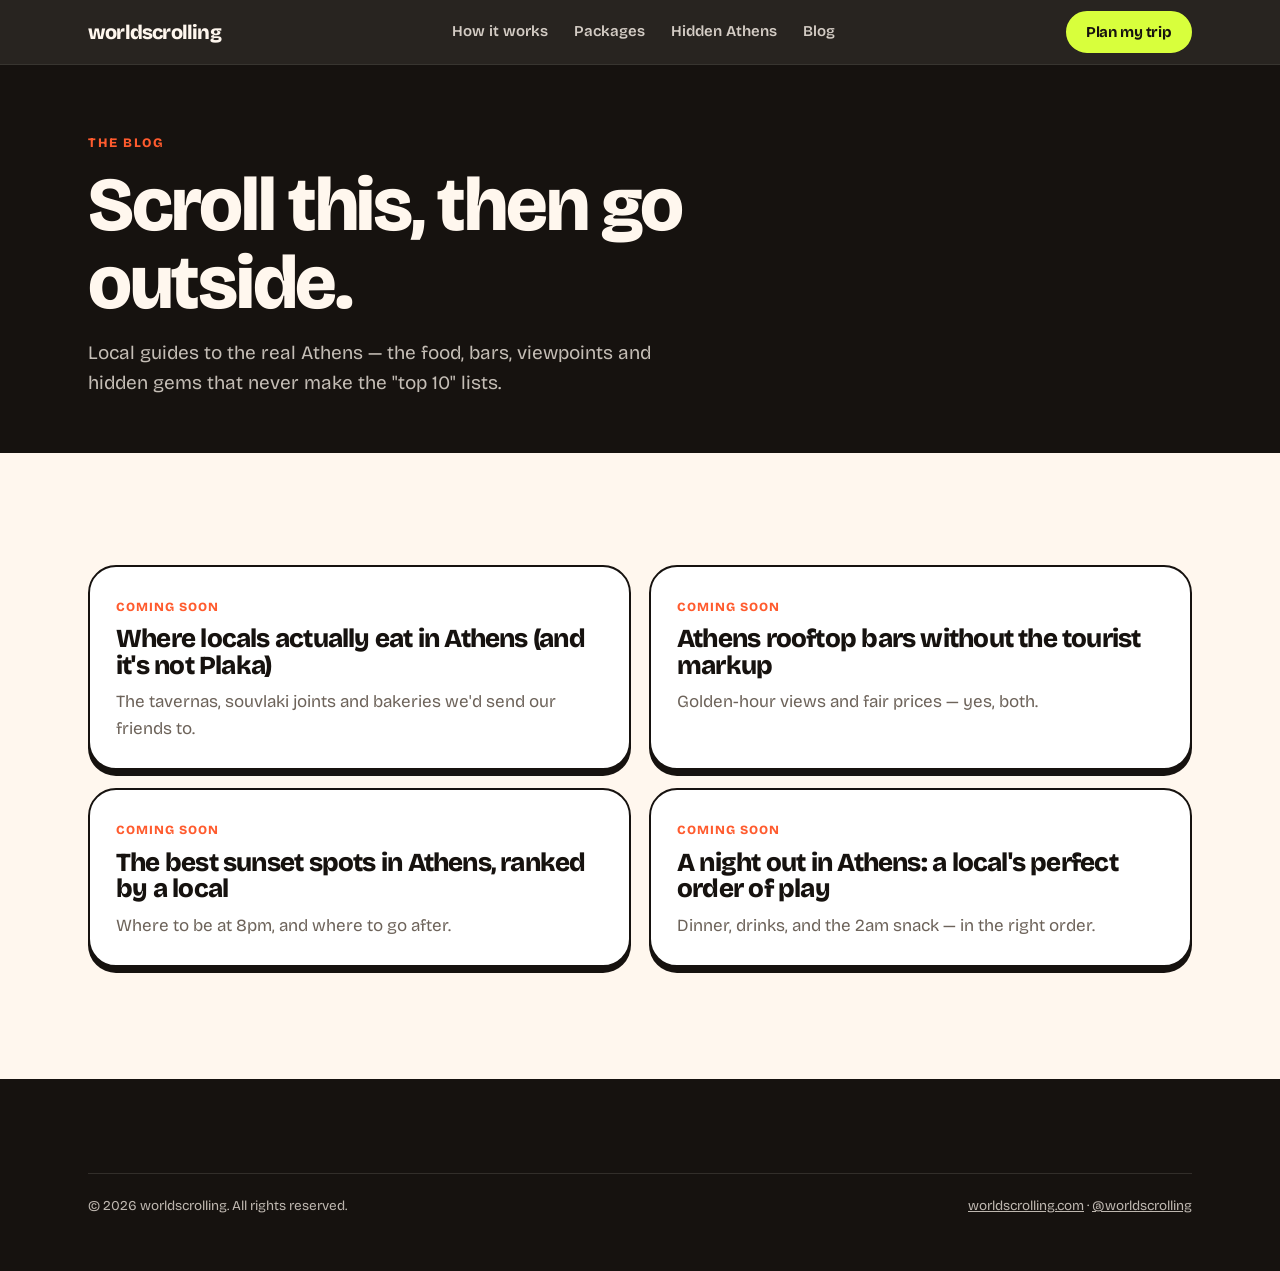
==== blog/index.html @ b2bb48b5 "Add v1 static landing site for worldscrolling Mobile-first single-page landing (hero, how it works, " ====
<!doctype html>
<html lang="en">
<head>
  <meta charset="utf-8">
  <meta name="viewport" content="width=device-width, initial-scale=1, viewport-fit=cover">
  <title>The worldscrolling blog — Local guides to Athens' food, bars & hidden spots</title>
  <meta name="description" content="Local, non-touristy guides to Athens: where locals eat, drink, watch the sunset and hang out. From the team behind worldscrolling.">
  <link rel="canonical" href="https://worldscrolling.com/blog/">
  <meta name="theme-color" content="#16120f">
  <meta property="og:type" content="website">
  <meta property="og:site_name" content="worldscrolling">
  <meta property="og:title" content="The worldscrolling blog">
  <meta property="og:description" content="Local, non-touristy guides to Athens — food, bars, viewpoints and hidden gems.">
  <meta property="og:url" content="https://worldscrolling.com/blog/">
  <meta property="og:image" content="https://worldscrolling.com/assets/img/og-image.png">
  <meta name="twitter:card" content="summary_large_image">
  <link rel="icon" href="../favicon.svg" type="image/svg+xml">
  <link rel="apple-touch-icon" href="../assets/img/apple-touch-icon.png">
  <link rel="preconnect" href="https://fonts.googleapis.com">
  <link rel="preconnect" href="https://fonts.gstatic.com" crossorigin>
  <link rel="stylesheet" href="https://fonts.googleapis.com/css2?family=Bricolage+Grotesque:opsz,wght@12..96,400..800&display=swap">
  <link rel="stylesheet" href="../assets/css/styles.css">
</head>
<body>
  <header class="site-header">
    <div class="wrap">
      <a class="logo" href="../">worldscrolling</a>
      <nav class="nav" aria-label="Main">
        <a href="../#how">How it works</a>
        <a href="../#packages">Packages</a>
        <a href="../#hidden">Hidden Athens</a>
        <a href="./" aria-current="page">Blog</a>
      </nav>
      <a class="btn btn--lime btn--sm" href="../#packages">Plan my trip</a>
    </div>
  </header>

  <main>
    <section class="blog-hero">
      <div class="wrap">
        <span class="eyebrow">The blog</span>
        <h1>Scroll this, then go outside.</h1>
        <p>Local guides to the real Athens — the food, bars, viewpoints and hidden gems that never make the "top 10" lists.</p>
      </div>
    </section>

    <section class="section section--tight">
      <div class="wrap">
        <!--
          HOW TO ADD A POST
          1. Copy blog/article-template.html → blog/your-post-slug/index.html
          2. Fill in the title, description, canonical URL, date and body
          3. Remove the <meta name="robots" content="noindex"> line
          4. Add a card below linking to "your-post-slug/" (replace a "Coming soon" card)
          5. Add the URL to /sitemap.xml
        -->
        <div class="posts">
          <div class="post-card">
            <span class="soon">Coming soon</span>
            <h2>Where locals actually eat in Athens (and it's not Plaka)</h2>
            <p>The tavernas, souvlaki joints and bakeries we'd send our friends to.</p>
          </div>
          <div class="post-card">
            <span class="soon">Coming soon</span>
            <h2>Athens rooftop bars without the tourist markup</h2>
            <p>Golden-hour views and fair prices — yes, both.</p>
          </div>
          <div class="post-card">
            <span class="soon">Coming soon</span>
            <h2>The best sunset spots in Athens, ranked by a local</h2>
            <p>Where to be at 8pm, and where to go after.</p>
          </div>
          <div class="post-card">
            <span class="soon">Coming soon</span>
            <h2>A night out in Athens: a local's perfect order of play</h2>
            <p>Dinner, drinks, and the 2am snack — in the right order.</p>
          </div>
        </div>
      </div>
    </section>
  </main>

  <footer class="site-footer">
    <div class="wrap">
      <div class="legal">
        <span>© <span id="year">2026</span> worldscrolling. All rights reserved.</span>
        <span><a href="../">worldscrolling.com</a> · <a data-link="instagram" href="https://www.instagram.com/worldscrolling/" target="_blank" rel="noopener">@worldscrolling</a></span>
      </div>
    </div>
  </footer>

  <script src="../assets/js/config.js"></script>
  <script src="../assets/js/main.js" defer></script>
</body>
</html>
---- assets/css/styles.css ----
/* ==========================================================================
   worldscrolling — styles (shared by landing + blog)
   Mobile-first. No framework.
   ========================================================================== */

:root {
  --ink: #16120f;
  --ink-2: #2a241f;
  --paper: #fff7ee;
  --paper-2: #fdeedd;
  --white: #ffffff;
  --muted: #6d635a;
  --line: rgba(22, 18, 15, 0.12);

  --sun: #ff5b2e;    /* primary accent */
  --lime: #d8ff3c;   /* highlight */
  --sea: #2747ff;    /* Aegean blue */
  --wa: #25d366;     /* WhatsApp green */

  --font: "Bricolage Grotesque", ui-sans-serif, system-ui, -apple-system, "Segoe UI", Roboto, sans-serif;
  --r-sm: 12px;
  --r: 20px;
  --r-lg: 28px;
  --shadow: 0 1px 0 var(--ink), 0 6px 0 -1px var(--ink);
  --wrap: 1160px;
  --gutter: 20px;
}

*, *::before, *::after { box-sizing: border-box; }
html { scroll-behavior: smooth; -webkit-text-size-adjust: 100%; }
body {
  margin: 0;
  font-family: var(--font);
  font-size: 17px;
  line-height: 1.55;
  color: var(--ink);
  background: var(--paper);
  -webkit-font-smoothing: antialiased;
  text-rendering: optimizeLegibility;
}
img, svg { display: block; max-width: 100%; }
a { color: inherit; }
h1, h2, h3 { line-height: 1.02; letter-spacing: -0.03em; margin: 0; font-weight: 800; }
p { margin: 0; }
ul, ol { margin: 0; padding: 0; list-style: none; }
figure { margin: 0; }

.wrap { width: 100%; max-width: var(--wrap); margin: 0 auto; padding: 0 var(--gutter); }
.visually-hidden { position: absolute !important; width: 1px; height: 1px; overflow: hidden; clip: rect(0 0 0 0); white-space: nowrap; }
.skip { position: absolute; left: -999px; top: 8px; z-index: 100; background: var(--lime); padding: 8px 14px; border-radius: 8px; font-weight: 700; }
.skip:focus { left: 8px; }
:focus-visible { outline: 3px solid var(--sea); outline-offset: 3px; }

/* ---------- Buttons ---------- */
.btn {
  display: inline-flex; align-items: center; justify-content: center; gap: 10px;
  min-height: 52px; padding: 0 24px;
  border: 2px solid var(--ink); border-radius: 999px;
  font: 700 16px/1 var(--font); letter-spacing: -0.01em;
  text-decoration: none; cursor: pointer;
  transition: transform .15s ease, box-shadow .15s ease, background .15s ease;
}
.btn:hover { transform: translateY(-2px); }
.btn:active { transform: translateY(1px); }
.btn svg { width: 20px; height: 20px; flex: none; }
.btn--lime { background: var(--lime); color: var(--ink); box-shadow: 0 4px 0 var(--ink); }
.btn--ink { background: var(--ink); color: var(--paper); }
.btn--sun { background: var(--sun); color: var(--white); box-shadow: 0 4px 0 var(--ink); }
.btn--wa { background: var(--wa); color: var(--ink); box-shadow: 0 4px 0 var(--ink); }
.btn--ghost { background: transparent; color: inherit; border-color: currentColor; }
.btn--block { width: 100%; }
.btn--sm { min-height: 42px; padding: 0 18px; font-size: 15px; }

/* ---------- Header ---------- */
.site-header {
  position: sticky; top: 0; z-index: 50;
  background: rgba(22, 18, 15, 0.92);
  -webkit-backdrop-filter: saturate(150%) blur(10px);
  backdrop-filter: saturate(150%) blur(10px);
  color: var(--paper);
  border-bottom: 1px solid rgba(255, 247, 238, .08);
}
.site-header .wrap { display: flex; align-items: center; justify-content: space-between; height: 64px; gap: 16px; }
.logo { display: inline-flex; align-items: center; gap: 9px; font-weight: 800; font-size: 20px; letter-spacing: -0.04em; text-decoration: none; }
.logo svg { width: 30px; height: 30px; }
.nav { display: none; gap: 26px; font-weight: 600; font-size: 15px; }
.nav a { text-decoration: none; opacity: .8; }
.nav a:hover { opacity: 1; color: var(--lime); }
.site-header .btn { color: var(--ink); border-color: var(--lime); box-shadow: none; }

/* ---------- Hero ---------- */
.hero { background: var(--ink); color: var(--paper); overflow: hidden; position: relative; }
.hero::before { /* sun glow */
  content: ""; position: absolute; width: 620px; height: 620px; right: -220px; top: -180px;
  background: radial-gradient(circle, rgba(255, 91, 46, .45), rgba(255, 91, 46, 0) 65%);
  pointer-events: none;
}
.hero .wrap { position: relative; display: grid; gap: 48px; padding-top: 48px; padding-bottom: 64px; }
.pill {
  display: inline-flex; align-items: center; gap: 8px;
  padding: 7px 14px; border-radius: 999px;
  border: 1.5px solid rgba(255, 247, 238, .25);
  font-size: 14px; font-weight: 600;
}
.pill .dot { width: 8px; height: 8px; border-radius: 50%; background: var(--lime); box-shadow: 0 0 0 4px rgba(216, 255, 60, .2); }
.hero h1 { font-size: clamp(46px, 12.5vw, 96px); margin-top: 22px; }
.hero h1 .strike { position: relative; white-space: nowrap; color: rgba(255, 247, 238, .55); }
.hero h1 .strike::after {
  content: ""; position: absolute; left: -4%; right: -4%; top: 52%; height: .14em;
  background: var(--sun); border-radius: 99px; transform: rotate(-4deg);
}
.hero h1 .hl { color: var(--lime); display: inline-block; }
.hero .sub { font-size: clamp(18px, 4.6vw, 22px); max-width: 34ch; margin-top: 22px; color: rgba(255, 247, 238, .82); }
.hero .sub strong { color: var(--paper); }
.cta-row { display: flex; flex-wrap: wrap; gap: 14px; margin-top: 30px; }
.cta-row .btn { flex: 1 1 200px; }
.hero .micro { margin-top: 20px; font-size: 14px; color: rgba(255, 247, 238, .6); }

/* Phone "feed" of real-world moments */
.phone-wrap { position: relative; justify-self: center; }
.phone {
  position: relative; width: 290px; height: 560px; border-radius: 46px;
  background: #0b0908; border: 2px solid #3a322b; padding: 12px;
  box-shadow: 0 30px 80px -20px rgba(0, 0, 0, .7), inset 0 0 0 6px #1d1916;
  transform: rotate(3deg);
}
.phone-screen { position: relative; height: 100%; border-radius: 36px; overflow: hidden; background: var(--paper); }
.phone-notch { position: absolute; top: 10px; left: 50%; transform: translateX(-50%); width: 90px; height: 24px; border-radius: 20px; background: #0b0908; z-index: 3; }
.phone-toast {
  position: absolute; z-index: 2; top: 44px; left: 10px; right: 10px;
  background: rgba(22, 18, 15, .9); color: var(--paper);
  border-radius: 16px; padding: 10px 12px; font-size: 12.5px; line-height: 1.35;
  display: flex; gap: 10px; align-items: center;
}
.phone-toast b { color: var(--lime); }
.phone-toast span:first-child { font-size: 20px; }
.feed { padding: 108px 12px 12px; display: grid; gap: 12px; animation: feed 22s linear infinite; }
@keyframes feed { to { transform: translateY(-50%); } }
.post { border-radius: 18px; overflow: hidden; background: var(--white); border: 1.5px solid var(--ink); color: var(--ink); }
.post-img { height: 150px; display: grid; place-items: center; font-size: 54px; }
.post-meta { padding: 9px 12px 11px; font-size: 13px; line-height: 1.3; }
.post-meta b { display: block; font-size: 14px; }
.post-meta small { color: var(--muted); }
.g1 { background: linear-gradient(160deg, #ffb36b, #ff5b2e 55%, #7a1f5c); }
.g2 { background: linear-gradient(160deg, #d8ff3c, #57d68d); }
.g3 { background: linear-gradient(160deg, #7fa2ff, #2747ff 60%, #16120f); }
.g4 { background: linear-gradient(160deg, #ffd1e6, #ff8fc7 55%, #ff5b2e); }
.g5 { background: linear-gradient(160deg, #fff1b8, #ffcf3c 60%, #ff8a2e); }
.sticker {
  position: absolute; z-index: 4; font-weight: 800; font-size: 15px; letter-spacing: -0.01em;
  padding: 9px 14px; border-radius: 12px; border: 2px solid var(--ink); color: var(--ink);
  box-shadow: 0 4px 0 var(--ink);
}
.sticker--a { background: var(--lime); left: -34px; top: 90px; transform: rotate(-8deg); }
.sticker--b { background: var(--sun); color: var(--white); right: -26px; bottom: 90px; transform: rotate(6deg); }

/* ---------- Marquee ---------- */
.marquee { background: var(--lime); border-block: 2px solid var(--ink); overflow: hidden; }
.marquee-track { display: flex; width: max-content; animation: marquee 32s linear infinite; }
.marquee span { padding: 14px 0; font-weight: 800; font-size: 18px; letter-spacing: -0.01em; white-space: nowrap; text-transform: uppercase; }
.marquee span::after { content: "✺"; margin: 0 22px; color: var(--sun); }
@keyframes marquee { to { transform: translateX(-50%); } }

/* ---------- Sections ---------- */
.section { padding: 84px 0; }
.section--tight { padding: 64px 0; }
.eyebrow {
  display: inline-block; font-size: 13px; font-weight: 800; text-transform: uppercase; letter-spacing: .12em;
  color: var(--sun); margin-bottom: 14px;
}
.section h2 { font-size: clamp(36px, 8.4vw, 64px); max-width: 16ch; }
.lede { font-size: 19px; color: var(--muted); margin-top: 16px; max-width: 52ch; }
.head { margin-bottom: 44px; }
.head--center { text-align: center; }
.head--center h2, .head--center .lede { margin-left: auto; margin-right: auto; }

/* How it works */
.steps { display: grid; gap: 18px; counter-reset: step; }
.step {
  position: relative; background: var(--white); border: 2px solid var(--ink); border-radius: var(--r-lg);
  padding: 28px 26px 30px; box-shadow: 0 6px 0 var(--ink);
}
.step-num {
  display: inline-grid; place-items: center; width: 50px; height: 50px; border-radius: 14px;
  font-size: 22px; font-weight: 800; border: 2px solid var(--ink); margin-bottom: 20px;
}
.step:nth-child(1) .step-num { background: var(--lime); }
.step:nth-child(2) .step-num { background: var(--sun); color: var(--white); }
.step:nth-child(3) .step-num { background: var(--sea); color: var(--white); }
.step h3 { font-size: 26px; }
.step p { margin-top: 10px; color: var(--muted); }

/* Packages */
.packages { background: var(--ink); color: var(--paper); position: relative; overflow: hidden; }
.packages .lede { color: rgba(255, 247, 238, .7); }
.promo {
  display: flex; align-items: center; gap: 14px; flex-wrap: wrap;
  background: var(--sun); color: var(--white); border: 2px solid var(--paper);
  border-radius: var(--r); padding: 16px 20px; margin-bottom: 34px;
  font-weight: 700; font-size: 17px; line-height: 1.35;
  transform: rotate(-.6deg);
}
.promo .tag { background: var(--lime); color: var(--ink); border-radius: 10px; padding: 6px 10px; font-weight: 800; font-size: 14px; text-transform: uppercase; letter-spacing: .06em; }
.plans { display: grid; gap: 22px; align-items: stretch; }
.plan {
  position: relative; display: flex; flex-direction: column;
  background: var(--paper); color: var(--ink); border-radius: var(--r-lg);
  border: 2px solid var(--paper); padding: 30px 26px 26px;
}
.plan--hot { background: var(--lime); border-color: var(--lime); }
.plan-badge {
  position: absolute; top: -14px; left: 26px;
  background: var(--ink); color: var(--lime); border: 2px solid var(--lime);
  border-radius: 999px; padding: 5px 12px; font-size: 12.5px; font-weight: 800; text-transform: uppercase; letter-spacing: .08em;
}
.plan-emoji { font-size: 36px; line-height: 1; }
.plan h3 { font-size: 28px; margin-top: 14px; }
.plan .tagline { color: var(--muted); margin-top: 6px; font-size: 16px; }
.plan--hot .tagline { color: var(--ink-2); }
.price { display: flex; align-items: baseline; gap: 8px; margin: 22px 0 4px; }
.price b { font-size: 58px; font-weight: 800; letter-spacing: -0.05em; line-height: 1; }
.price span { font-weight: 600; color: var(--muted); }
.plan--hot .price span { color: var(--ink-2); }
.launch { display: inline-block; font-size: 13.5px; font-weight: 700; background: var(--ink); color: var(--lime); padding: 4px 10px; border-radius: 8px; }
.features { margin: 22px 0 26px; display: grid; gap: 11px; flex: 1; }
.features li { position: relative; padding-left: 30px; font-size: 16px; line-height: 1.4; }
.features li::before {
  content: ""; position: absolute; left: 0; top: 1px; width: 20px; height: 20px; border-radius: 50%;
  background: var(--ink) url("data:image/svg+xml,%3Csvg xmlns='http://www.w3.org/2000/svg' viewBox='0 0 20 20'%3E%3Cpath d='M5.5 10.5l3 3 6-7' fill='none' stroke='%23d8ff3c' stroke-width='2.4' stroke-linecap='round' stroke-linejoin='round'/%3E%3C/svg%3E") center/100% no-repeat;
}
.features li.plus { font-weight: 700; }
.plans-note { margin-top: 30px; text-align: center; color: rgba(255, 247, 238, .7); font-size: 15.5px; }
.plans-note a { color: var(--lime); font-weight: 700; }

/* Meet your local */
.local { display: grid; gap: 40px; align-items: center; }
.local-photo {
  position: relative; aspect-ratio: 4 / 5; border-radius: var(--r-lg);
  border: 2px solid var(--ink); box-shadow: 10px 10px 0 var(--sun);
  background:
    repeating-linear-gradient(135deg, rgba(22, 18, 15, .05) 0 12px, transparent 12px 24px),
    var(--paper-2);
  display: grid; place-items: center; text-align: center; overflow: hidden;
}
.local-photo img { width: 100%; height: 100%; object-fit: cover; }
.local h2 { max-width: 14ch; }
.local-bio { margin-top: 20px; font-size: 19px; display: grid; gap: 14px; }
.facts { display: flex; flex-wrap: wrap; gap: 10px; margin-top: 26px; }
.facts li { border: 2px solid var(--ink); border-radius: 999px; padding: 7px 14px; font-weight: 700; font-size: 15px; background: var(--white); }
.local .cta-row { margin-top: 28px; }
.local .cta-row .btn { flex: 0 1 auto; }

/* Placeholder marker — obvious so jam can spot what to replace */
.ph {
  background: rgba(255, 91, 46, .12); outline: 2px dashed var(--sun); outline-offset: 2px;
  border-radius: 6px; padding: 0 4px;
}
.ph-block { font-weight: 700; color: var(--muted); padding: 24px; }
.ph-block .big { font-size: 46px; display: block; margin-bottom: 8px; }
.ph-block code { display: inline-block; margin-top: 10px; font-size: 12.5px; background: var(--white); border: 1.5px dashed var(--sun); border-radius: 8px; padding: 4px 8px; color: var(--ink); }

/* Hidden city */
.hidden { background: var(--paper-2); border-block: 2px solid var(--ink); }
.spots { display: grid; gap: 18px; }
.spot {
  background: var(--white); border: 2px solid var(--ink); border-radius: var(--r-lg); overflow: hidden;
  display: flex; flex-direction: column; transition: transform .2s ease;
}
.spot:hover { transform: translateY(-4px) rotate(-.4deg); }
.spot-img { position: relative; aspect-ratio: 4 / 3; display: grid; place-items: center; font-size: 64px; border-bottom: 2px solid var(--ink); }
.spot-img img { width: 100%; height: 100%; object-fit: cover; }
.spot-img .ph-label {
  position: absolute; left: 12px; bottom: 12px; font-size: 11.5px; font-weight: 800; text-transform: uppercase; letter-spacing: .08em;
  background: var(--white); border: 1.5px dashed var(--sun); color: var(--sun); padding: 4px 8px; border-radius: 8px;
}
.spot-tag {
  position: absolute; top: 12px; left: 12px; background: var(--ink); color: var(--paper);
  font-size: 12.5px; font-weight: 800; padding: 5px 10px; border-radius: 999px; text-transform: uppercase; letter-spacing: .06em;
}
.spot-body { padding: 18px 20px 22px; }
.spot h3 { font-size: 22px; letter-spacing: -0.02em; }
.spot .where { font-size: 14px; font-weight: 700; color: var(--sea); margin-top: 6px; }
.spot p { margin-top: 8px; color: var(--muted); font-size: 16px; }
.spots-foot { margin-top: 34px; text-align: center; font-weight: 700; font-size: 18px; }

/* Trust / social */
.trust { display: grid; gap: 22px; }
.ig-card {
  background: var(--ink); color: var(--paper); border-radius: var(--r-lg); padding: 30px 26px;
  display: flex; flex-direction: column; gap: 18px;
}
.ig-card h3 { font-size: 32px; }
.ig-card p { color: rgba(255, 247, 238, .75); }
.ig-grid { display: grid; grid-template-columns: repeat(3, 1fr); gap: 6px; }
.ig-grid div { aspect-ratio: 1; border-radius: 10px; display: grid; place-items: center; font-size: 28px; }
.ig-card .btn { align-self: flex-start; }
.reviews { display: grid; gap: 16px; align-content: stretch; }
.review {
  background: var(--white); border: 2px dashed rgba(22, 18, 15, .35); border-radius: var(--r-lg); padding: 24px;
}
.review .stars { color: var(--sun); letter-spacing: 2px; font-size: 18px; }
.review blockquote { margin: 10px 0 12px; font-size: 18px; font-weight: 600; line-height: 1.4; }
.review cite { font-style: normal; color: var(--muted); font-size: 14.5px; }
.review--cta { border-style: solid; border-color: var(--ink); background: var(--lime); display: flex; flex-direction: column; justify-content: center; gap: 12px; }
.review--cta b { font-size: 24px; line-height: 1.1; letter-spacing: -0.02em; }

/* FAQ */
.faq { display: grid; gap: 12px; max-width: 820px; margin: 0 auto; }
.faq details { background: var(--white); border: 2px solid var(--ink); border-radius: var(--r); padding: 0 22px; }
.faq summary {
  list-style: none; cursor: pointer; padding: 20px 36px 20px 0; position: relative;
  font-weight: 700; font-size: 18px; letter-spacing: -0.01em;
}
.faq summary::-webkit-details-marker { display: none; }
.faq summary::after { content: "+"; position: absolute; right: 0; top: 50%; transform: translateY(-50%); font-size: 28px; font-weight: 600; transition: transform .2s ease; }
.faq details[open] summary::after { transform: translateY(-50%) rotate(45deg); }
.faq details p { padding: 0 0 20px; color: var(--muted); }

/* Final CTA */
.final { background: var(--sun); color: var(--white); text-align: center; border-top: 2px solid var(--ink); }
.final h2 { font-size: clamp(40px, 10vw, 84px); max-width: 14ch; margin: 0 auto; }
.final p { font-size: 19px; margin: 18px auto 0; max-width: 40ch; opacity: .92; }
.final .cta-row { justify-content: center; max-width: 520px; margin-left: auto; margin-right: auto; }
.final .btn--ink { border-color: var(--ink); }

/* Footer */
.site-footer { background: var(--ink); color: rgba(255, 247, 238, .72); padding: 54px 0 100px; font-size: 15px; }
.foot-grid { display: grid; gap: 28px; }
.site-footer .logo { color: var(--paper); }
.site-footer .tag { margin-top: 10px; max-width: 32ch; }
.foot-links { display: grid; gap: 10px; }
.foot-links a { text-decoration: none; display: inline-flex; align-items: center; gap: 8px; }
.foot-links a:hover { color: var(--lime); }
.foot-links svg { width: 18px; height: 18px; }
.legal { margin-top: 40px; padding-top: 22px; border-top: 1px solid rgba(255, 247, 238, .12); font-size: 13.5px; display: flex; flex-wrap: wrap; gap: 8px 20px; justify-content: space-between; }

/* Floating WhatsApp */
.fab {
  position: fixed; right: 16px; bottom: 16px; z-index: 60;
  width: 60px; height: 60px; border-radius: 50%;
  background: var(--wa); border: 2px solid var(--ink); box-shadow: 0 4px 0 var(--ink);
  display: grid; place-items: center; color: var(--ink);
}
.fab svg { width: 30px; height: 30px; }

/* ---------- Blog ---------- */
.blog-hero { background: var(--ink); color: var(--paper); padding: 64px 0 56px; }
.blog-hero h1 { font-size: clamp(40px, 10vw, 76px); max-width: 16ch; }
.blog-hero p { margin-top: 16px; font-size: 19px; color: rgba(255, 247, 238, .75); max-width: 50ch; }
.posts { display: grid; gap: 18px; }
.post-card { display: block; text-decoration: none; background: var(--white); border: 2px solid var(--ink); border-radius: var(--r-lg); padding: 26px; box-shadow: 0 6px 0 var(--ink); }
.post-card h2 { font-size: 26px; max-width: none; }
.post-card p { margin-top: 10px; color: var(--muted); }
.post-card .soon { display: inline-block; font-size: 12.5px; font-weight: 800; text-transform: uppercase; letter-spacing: .08em; color: var(--sun); margin-bottom: 10px; }
.article { max-width: 720px; margin: 0 auto; padding: 56px var(--gutter) 84px; }
.article h1 { font-size: clamp(38px, 8vw, 60px); }
.article .meta { color: var(--muted); margin-top: 14px; font-size: 15px; }
.article h2 { font-size: 30px; margin: 44px 0 12px; }
.article p { margin-top: 16px; font-size: 18.5px; line-height: 1.65; }
.article-cta { margin-top: 48px; background: var(--lime); border: 2px solid var(--ink); border-radius: var(--r-lg); padding: 26px; }
.article-cta p { margin: 8px 0 18px; }

/* ---------- Breakpoints ---------- */
@media (min-width: 640px) {
  :root { --gutter: 28px; }
  .spots { grid-template-columns: repeat(2, 1fr); }
  .reviews { grid-template-columns: repeat(2, 1fr); }
  .posts { grid-template-columns: repeat(2, 1fr); }
  .cta-row .btn { flex: 0 1 auto; }
  .foot-grid { grid-template-columns: 2fr 1fr 1fr; }
}
@media (min-width: 900px) {
  .nav { display: flex; }
  .hero .wrap { grid-template-columns: 1.25fr .75fr; align-items: center; padding-top: 72px; padding-bottom: 96px; }
  .steps { grid-template-columns: repeat(3, 1fr); }
  .plans { grid-template-columns: repeat(3, 1fr); }
  .plan--hot { transform: translateY(-12px); }
  .local { grid-template-columns: .85fr 1.15fr; gap: 64px; }
  .spots { grid-template-columns: repeat(4, 1fr); }
  .trust { grid-template-columns: 1fr 1.4fr; align-items: stretch; }
  .fab { display: none; }
  .section { padding: 112px 0; }
  .site-footer { padding-bottom: 54px; }
}

@media (prefers-reduced-motion: reduce) {
  html { scroll-behavior: auto; }
  .feed, .marquee-track { animation: none; }
  .btn, .spot { transition: none; }
}
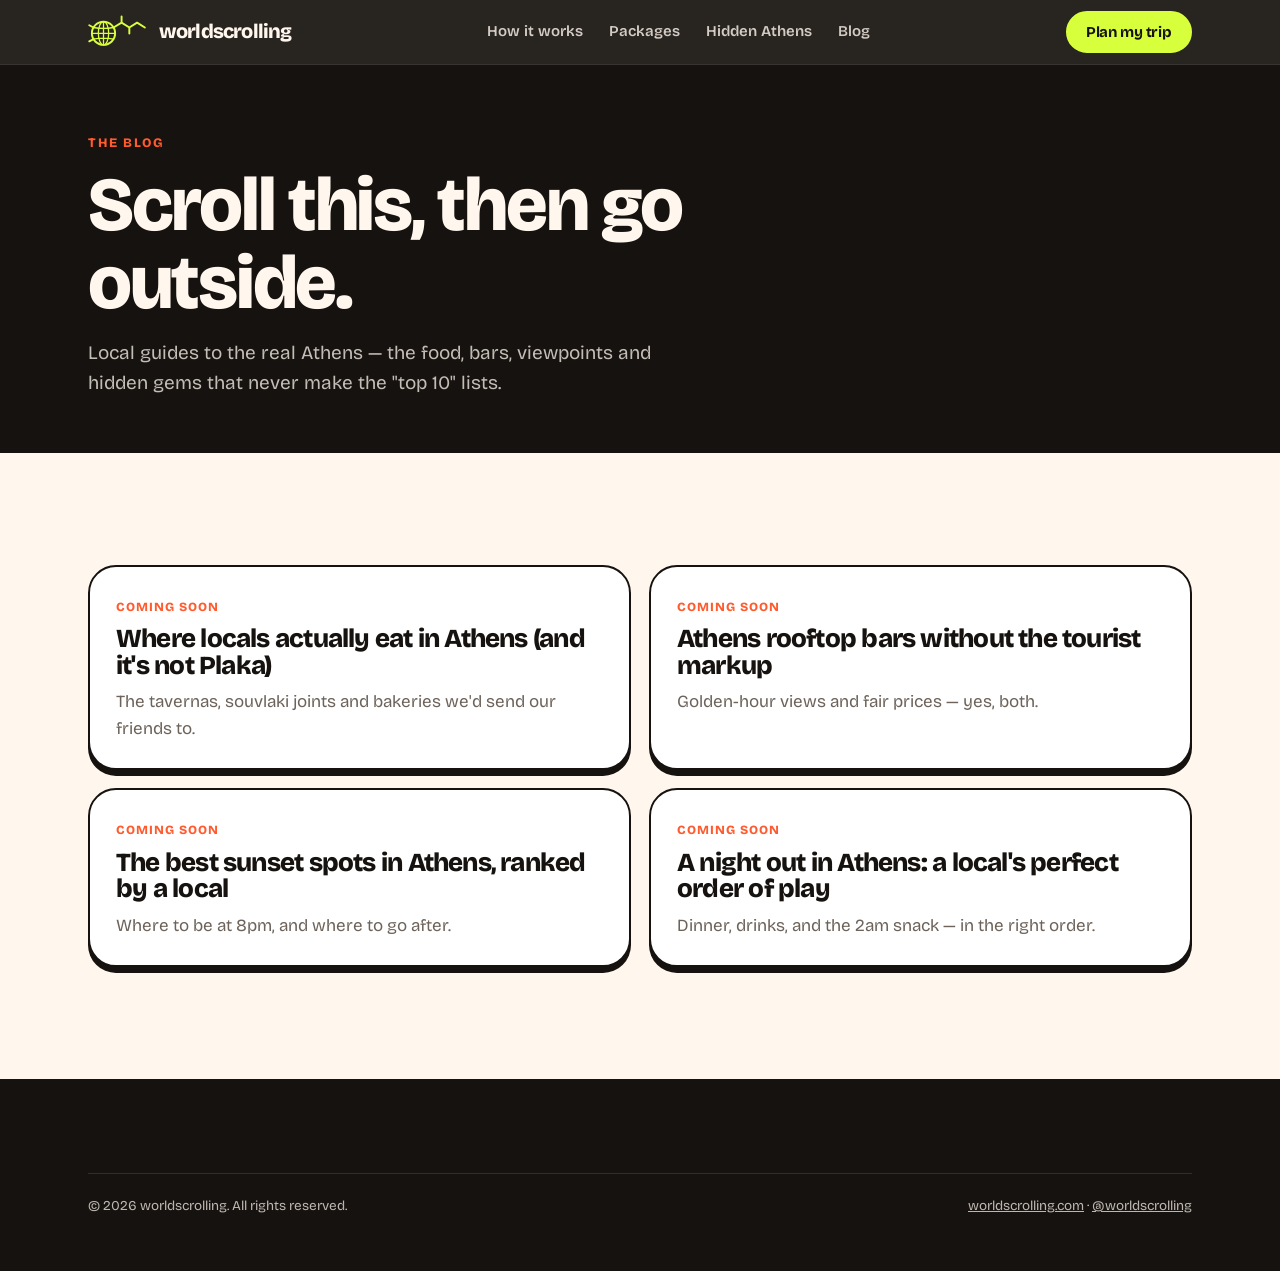
==== commit c817d930: "Add jam's logo: vector header mark, simplified favicon - Keep jam's original artwork (logo-dark.jpg," ====
--- a/blog/index.html
+++ b/blog/index.html
@@ -5,16 +5,17 @@
   <meta name="viewport" content="width=device-width, initial-scale=1, viewport-fit=cover">
   <title>The worldscrolling blog — Local guides to Athens' food, bars & hidden spots</title>
   <meta name="description" content="Local, non-touristy guides to Athens: where locals eat, drink, watch the sunset and hang out. From the team behind worldscrolling.">
-  <link rel="canonical" href="https://worldscrolling.com/blog/">
+  <link rel="canonical" href="https://amirj4m.github.io/worldscrolling/blog/">
   <meta name="theme-color" content="#16120f">
   <meta property="og:type" content="website">
   <meta property="og:site_name" content="worldscrolling">
   <meta property="og:title" content="The worldscrolling blog">
   <meta property="og:description" content="Local, non-touristy guides to Athens — food, bars, viewpoints and hidden gems.">
-  <meta property="og:url" content="https://worldscrolling.com/blog/">
-  <meta property="og:image" content="https://worldscrolling.com/assets/img/og-image.png">
+  <meta property="og:url" content="https://amirj4m.github.io/worldscrolling/blog/">
+  <meta property="og:image" content="https://amirj4m.github.io/worldscrolling/assets/img/og-image.png">
   <meta name="twitter:card" content="summary_large_image">
   <link rel="icon" href="../favicon.svg" type="image/svg+xml">
+  <link rel="icon" href="../assets/img/favicon-32.png" type="image/png" sizes="32x32">
   <link rel="apple-touch-icon" href="../assets/img/apple-touch-icon.png">
   <link rel="preconnect" href="https://fonts.googleapis.com">
   <link rel="preconnect" href="https://fonts.gstatic.com" crossorigin>
@@ -24,7 +25,7 @@
 <body>
   <header class="site-header">
     <div class="wrap">
-      <a class="logo" href="../">worldscrolling</a>
+      <a class="logo" href="../" aria-label="worldscrolling home"><img class="logo-mark" src="../assets/img/mark.svg" alt="" width="62" height="36"><span class="logo-word">worldscrolling</span></a>
       <nav class="nav" aria-label="Main">
         <a href="../#how">How it works</a>
         <a href="../#packages">Packages</a>
--- a/assets/css/styles.css
+++ b/assets/css/styles.css
@@ -82,11 +82,17 @@
 }
 .site-header .wrap { display: flex; align-items: center; justify-content: space-between; height: 64px; gap: 16px; }
 .logo { display: inline-flex; align-items: center; gap: 9px; font-weight: 800; font-size: 20px; letter-spacing: -0.04em; text-decoration: none; }
-.logo svg { width: 30px; height: 30px; }
+.logo-mark { height: 36px; width: auto; flex: none; }
+.logo-word { transform: translateY(-1px); }
 .nav { display: none; gap: 26px; font-weight: 600; font-size: 15px; }
 .nav a { text-decoration: none; opacity: .8; }
 .nav a:hover { opacity: 1; color: var(--lime); }
-.site-header .btn { color: var(--ink); border-color: var(--lime); box-shadow: none; }
+.site-header .btn { color: var(--ink); border-color: var(--lime); box-shadow: none; white-space: nowrap; }
+@media (max-width: 420px) {
+  .logo { font-size: 18px; gap: 7px; }
+  .logo-mark { height: 28px; }
+  .site-header .btn--sm { padding: 0 14px; font-size: 14px; }
+}
 
 /* ---------- Hero ---------- */
 .hero { background: var(--ink); color: var(--paper); overflow: hidden; position: relative; }
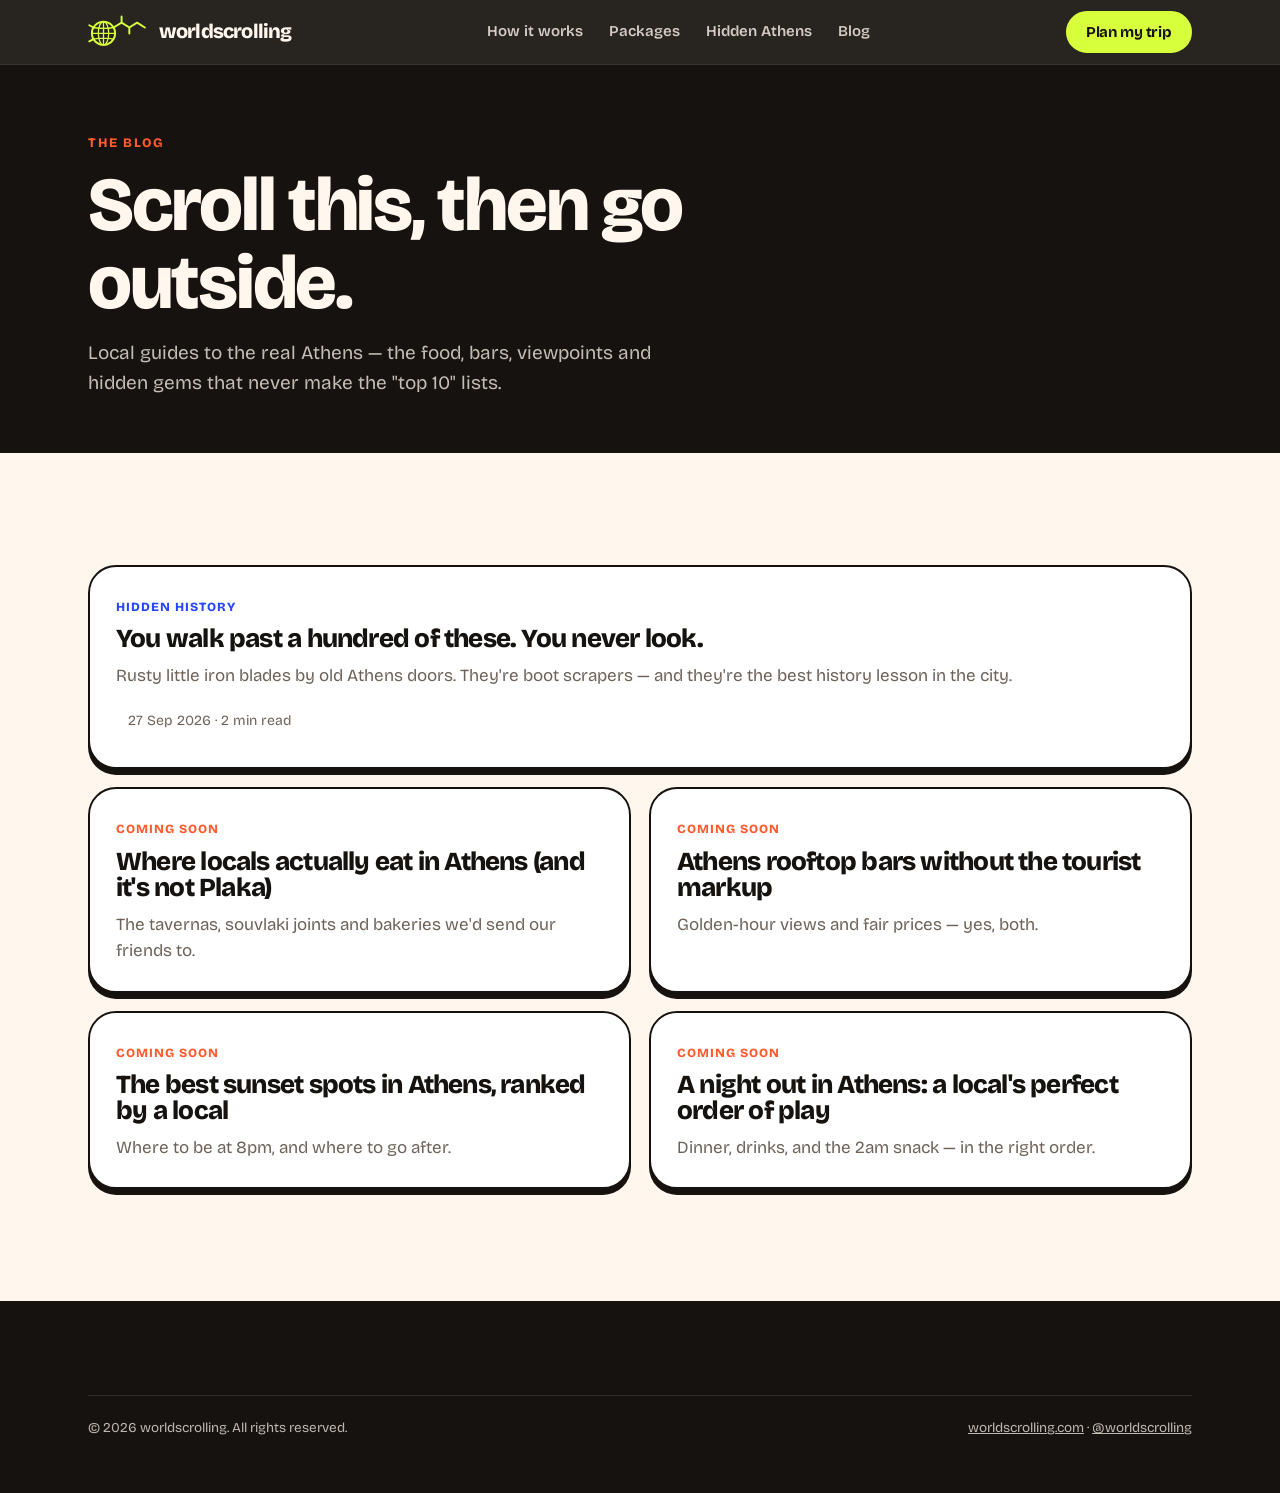
==== commit 9ccbcab2: "Publish first blog post: Athens boot scrapers (hidden history) - blog/athens-boot-scrapers/: article" ====
--- a/blog/index.html
+++ b/blog/index.html
@@ -56,6 +56,12 @@
           5. Add the URL to /sitemap.xml
         -->
         <div class="posts">
+          <a class="post-card post-card--live post-card--wide" href="athens-boot-scrapers/">
+            <span class="tag">Hidden history</span>
+            <h2>You walk past a hundred of these. You never look.</h2>
+            <p>Rusty little iron blades by old Athens doors. They're boot scrapers — and they're the best history lesson in the city.</p>
+            <p class="post-meta"><time datetime="2026-09-27">27 Sep 2026</time> · 2 min read</p>
+          </a>
           <div class="post-card">
             <span class="soon">Coming soon</span>
             <h2>Where locals actually eat in Athens (and it's not Plaka)</h2>
--- a/assets/css/styles.css
+++ b/assets/css/styles.css
@@ -265,28 +265,33 @@
 .ph-block .big { font-size: 46px; display: block; margin-bottom: 8px; }
 .ph-block code { display: inline-block; margin-top: 10px; font-size: 12.5px; background: var(--white); border: 1.5px dashed var(--sun); border-radius: 8px; padding: 4px 8px; color: var(--ink); }
 
-/* Hidden city */
-.hidden { background: var(--paper-2); border-block: 2px solid var(--ink); }
-.spots { display: grid; gap: 18px; }
-.spot {
-  background: var(--white); border: 2px solid var(--ink); border-radius: var(--r-lg); overflow: hidden;
-  display: flex; flex-direction: column; transition: transform .2s ease;
-}
-.spot:hover { transform: translateY(-4px) rotate(-.4deg); }
-.spot-img { position: relative; aspect-ratio: 4 / 3; display: grid; place-items: center; font-size: 64px; border-bottom: 2px solid var(--ink); }
-.spot-img img { width: 100%; height: 100%; object-fit: cover; }
-.spot-img .ph-label {
-  position: absolute; left: 12px; bottom: 12px; font-size: 11.5px; font-weight: 800; text-transform: uppercase; letter-spacing: .08em;
-  background: var(--white); border: 1.5px dashed var(--sun); color: var(--sun); padding: 4px 8px; border-radius: 8px;
-}
-.spot-tag {
-  position: absolute; top: 12px; left: 12px; background: var(--ink); color: var(--paper);
-  font-size: 12.5px; font-weight: 800; padding: 5px 10px; border-radius: 999px; text-transform: uppercase; letter-spacing: .06em;
-}
-.spot-body { padding: 18px 20px 22px; }
-.spot h3 { font-size: 22px; letter-spacing: -0.02em; }
-.spot .where { font-size: 14px; font-weight: 700; color: var(--sea); margin-top: 6px; }
-.spot p { margin-top: 8px; color: var(--muted); font-size: 16px; }
+/* Hidden city: mood cards (the vibe, not a list of spots) */
+.hidden { background: var(--ink); color: var(--paper); border-block: 2px solid var(--ink); }
+.hidden .lede { color: rgba(255, 247, 238, .7); }
+.moods { display: grid; gap: 40px; }
+.mood { display: flex; flex-direction: column; }
+.mood-img {
+  position: relative; aspect-ratio: 3 / 2; border-radius: var(--r); overflow: hidden;
+  display: grid; place-items: center; text-align: center;
+  background:
+    repeating-linear-gradient(135deg, rgba(255, 247, 238, .04) 0 12px, transparent 12px 24px),
+    #221d19;
+  outline: 2px dashed var(--sun); outline-offset: -2px;
+}
+.mood-img img { width: 100%; height: 100%; object-fit: cover; filter: contrast(1.05) saturate(1.05); }
+.mood-img:has(img) { outline: none; }
+.mood-img .ph-block { color: rgba(255, 247, 238, .6); }
+.mood-img .ph-block code { background: #16120f; color: var(--paper); }
+.mood-num {
+  position: absolute; top: 12px; left: 12px; z-index: 1;
+  font: 700 12px/1 ui-monospace, SFMono-Regular, Menlo, Consolas, monospace; letter-spacing: .08em;
+  background: var(--lime); color: var(--ink); padding: 6px 8px; border-radius: 6px;
+}
+.mood-body { padding: 16px 4px 0; }
+.mood h3 { font-size: clamp(24px, 5.6vw, 30px); letter-spacing: -0.025em; }
+.mood p { margin-top: 8px; color: rgba(255, 247, 238, .72); font-size: 17px; }
+.mood .ph { background: rgba(255, 91, 46, .16); }
+.hidden .spots-foot a { color: var(--lime); white-space: nowrap; }
 .spots-foot { margin-top: 34px; text-align: center; font-weight: 700; font-size: 18px; }
 
 /* Trust / social */
@@ -365,11 +370,24 @@
 .article p { margin-top: 16px; font-size: 18.5px; line-height: 1.65; }
 .article-cta { margin-top: 48px; background: var(--lime); border: 2px solid var(--ink); border-radius: var(--r-lg); padding: 26px; }
 .article-cta p { margin: 8px 0 18px; }
+.article .eyebrow + h1 { margin-top: 10px; }
+.article .lede { color: var(--ink); max-width: none; font-size: 22px; font-weight: 700; line-height: 1.4; margin-top: 28px; }
+.article-figure { margin: 32px 0 8px; }
+.article-figure img { width: 100%; height: auto; border: 2px solid var(--ink); border-radius: var(--r-lg); box-shadow: 0 6px 0 var(--ink); background: var(--paper-2); }
+.article-figure figcaption { margin-top: 14px; font-size: 14.5px; color: var(--muted); }
+.article-list { margin-top: 16px; display: grid; gap: 10px; }
+.article-list li { position: relative; padding-left: 26px; font-size: 18.5px; line-height: 1.6; }
+.article-list li::before { content: ""; position: absolute; left: 4px; top: .62em; width: 10px; height: 10px; border-radius: 50%; background: var(--sun); }
+.post-card--live { transition: transform .15s ease, box-shadow .15s ease; }
+.post-card--live:hover { transform: translateY(-2px); box-shadow: 0 8px 0 var(--ink); }
+.post-card .tag { display: inline-block; font-size: 12.5px; font-weight: 800; text-transform: uppercase; letter-spacing: .08em; color: var(--sea); margin-bottom: 10px; }
+.post-card--wide { grid-column: 1 / -1; }
+.post-card .post-meta { margin-top: 14px; font-size: 14px; color: var(--muted); }
 
 /* ---------- Breakpoints ---------- */
 @media (min-width: 640px) {
   :root { --gutter: 28px; }
-  .spots { grid-template-columns: repeat(2, 1fr); }
+  .moods { grid-template-columns: repeat(2, 1fr); gap: 28px 24px; }
   .reviews { grid-template-columns: repeat(2, 1fr); }
   .posts { grid-template-columns: repeat(2, 1fr); }
   .cta-row .btn { flex: 0 1 auto; }
@@ -382,7 +400,6 @@
   .plans { grid-template-columns: repeat(3, 1fr); }
   .plan--hot { transform: translateY(-12px); }
   .local { grid-template-columns: .85fr 1.15fr; gap: 64px; }
-  .spots { grid-template-columns: repeat(4, 1fr); }
   .trust { grid-template-columns: 1fr 1.4fr; align-items: stretch; }
   .fab { display: none; }
   .section { padding: 112px 0; }
@@ -392,5 +409,5 @@
 @media (prefers-reduced-motion: reduce) {
   html { scroll-behavior: auto; }
   .feed, .marquee-track { animation: none; }
-  .btn, .spot { transition: none; }
-}
+  .btn { transition: none; }
+}
